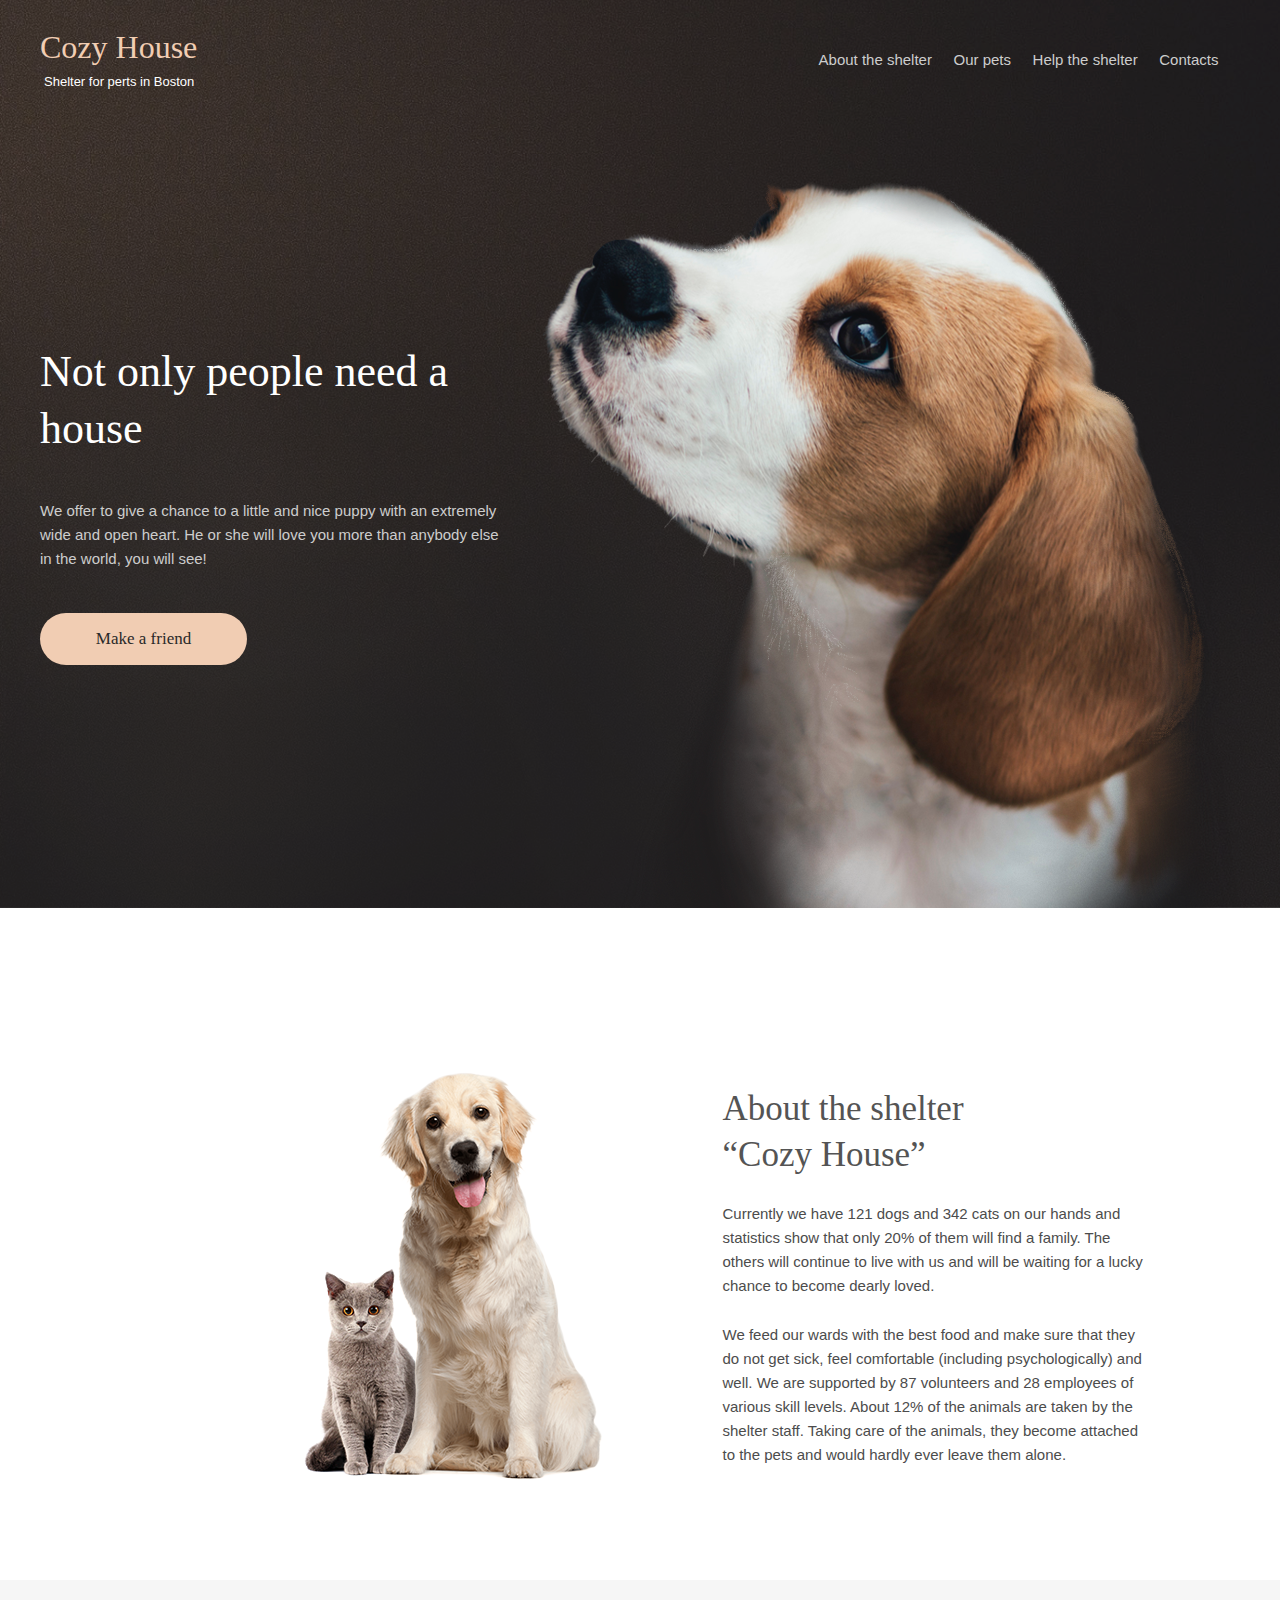
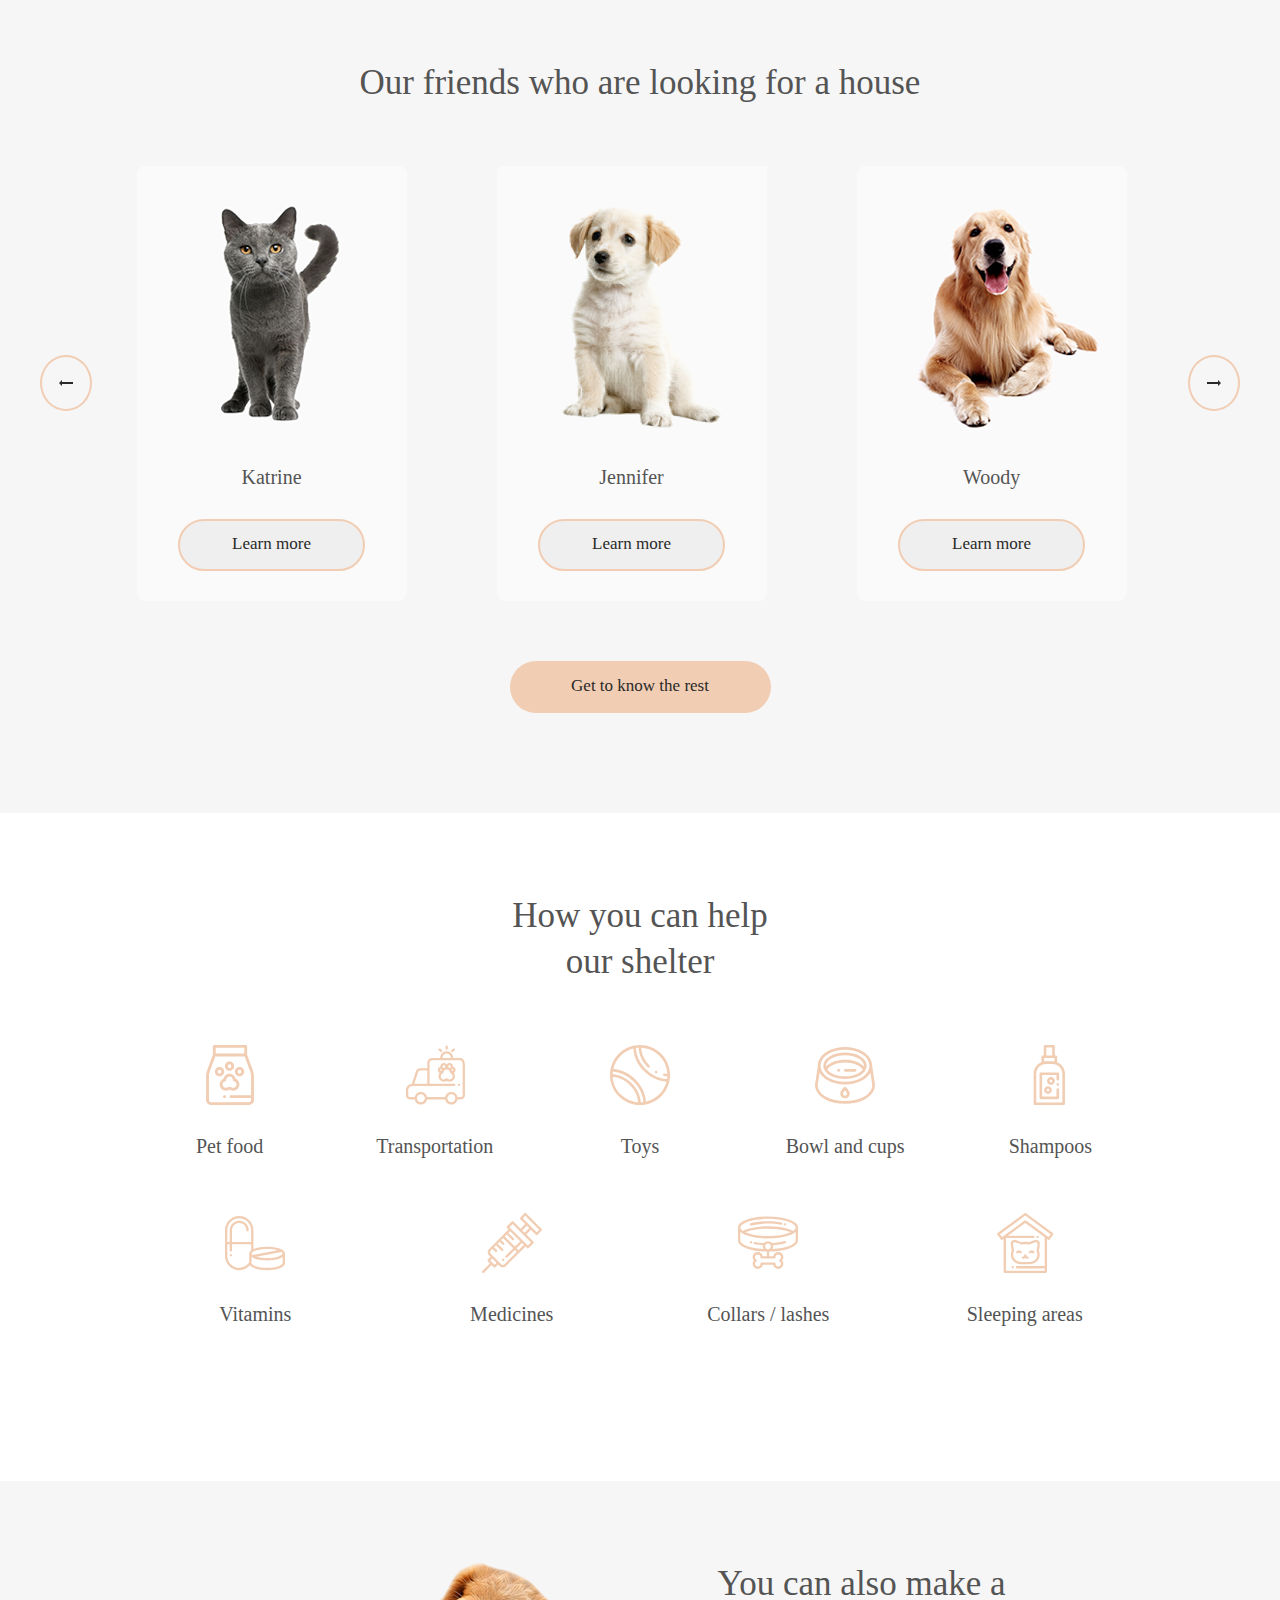
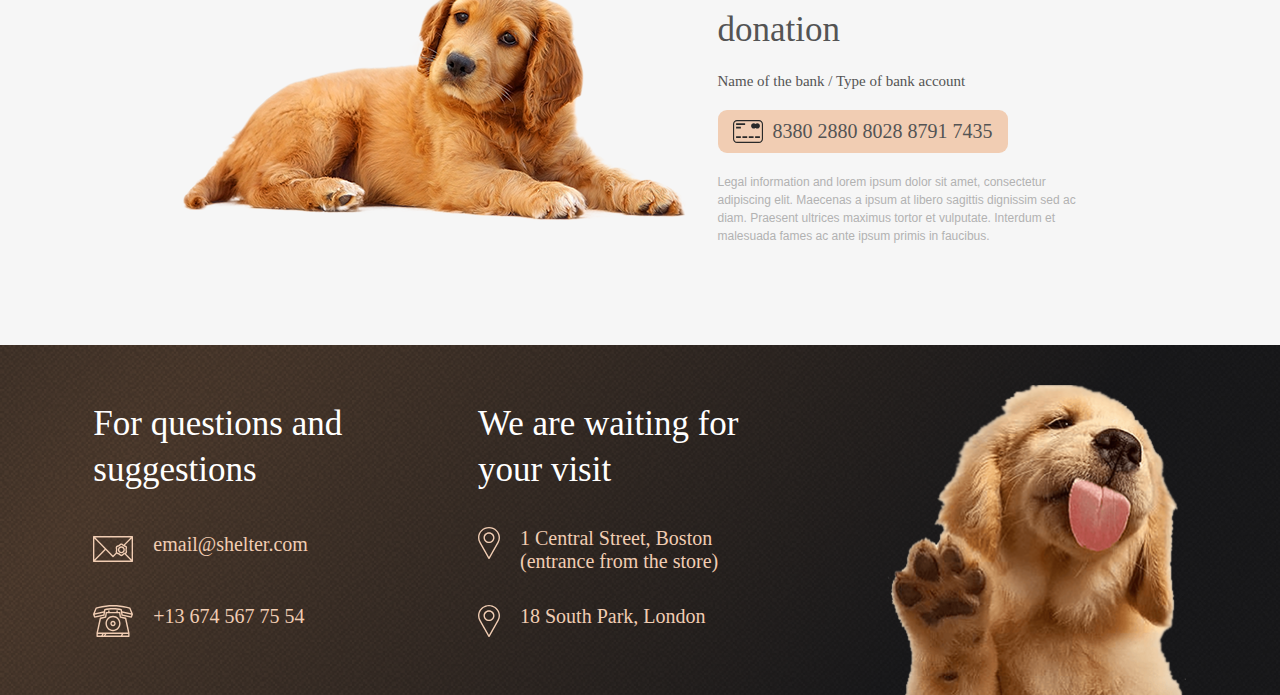
==== shelter/index.html @ 1bf5ed30 "feat: created main 1280px layout" ====
<!DOCTYPE html>
<html lang="en">
<head>
    <meta charset="UTF-8">
    <meta name="viewport" content="width=device-width, initial-scale=1.0">
    <link rel="stylesheet" type="text/css" href="./index.css">
    <title>Document</title>
</head>
<body>
    <header class="header">
        <div class="header-container wrapper">
            <div>
                <h1 class="title"> Cozy House</h1>
                <p class="subtitle">Shelter for perts in Boston</p>
            </div>
    
            <nav class="nav menu">
                <ul class="nav-content">
                    <li class="nav-item"><a href="#main">About the shelter</a></li>
                    <li class="nav-item"><a href="#pets">Our pets</a></li>
                    <li class="nav-item"><a href="#help">Help the shelter</a></li>
                    <li class="nav-item"><a href="#contacts">Contacts</a></li>
                </ul>
            </nav>
        </div>
    </header>
    <main>
        <section id="main" class="start-screen wrapper">
            <div class="start-screen-content">
                <h2 class="start-screen-title">Not only people need a house</h2>
                <p class="start-screen-text">We offer to give a chance to a little and nice puppy with an extremely wide and open heart. He or she will love you more than anybody else in the world, you will see!</p>
                <button class="button-primary start-screen-button btn"> Make a friend</button>
            </div>
    
            <div class="start-screen-pupy">
                <img src="./images/start-screen-puppy.png" alt="dog-image">
            </div>
        </section>
        
        <section id="about" class="about wrapper">
            <div class="about-puppy">
                <img src="./images/about-pets.png" alt="gray-cat-and-white-dog">

            </div>
            <div class="about-content">
                <h2 class="about-title">
                    About the shelter “Cozy House”
                </h2>
                <p class="about-text">
                    Currently we have 121 dogs and 342 cats on our hands and statistics show that only 20% of them will find a family. The others will continue to live with us and will be waiting for a lucky chance to become dearly loved.
                </p>
                <p class="about-text">
                    We feed our wards with the best food and make sure that they do not get sick, feel comfortable (including psychologically) and well. We are supported by 87 volunteers and 28 employees of various skill levels. About 12% of the animals are taken by the shelter staff. Taking care of the animals, they become attached to the pets and would hardly ever leave them alone.
                </p>

            </div>

        </section>

        <section id="pets" class="wrapper our-pets">
            <div>
                <header class="header-our-pets">
                    <h2 class="text-pets"> Our friends who
                        are looking for a house
                    </h2>
                </header>
            </div>
            <div class="slider">
                <div class="sliber-button-left slider-button"> 
                    <img src="./icons/Arrow.svg" class="slider-button-image">
                </div>
                <div class="slider-content">
                    <div class="card">
                        <img class="card-image" src="./images/pets-katrine.png">
                        <p class="card-title"> Katrine</p>
                        <button class="button-secondary btn">Learn more</button>
                    </div>
                    <div class="card">
                        <img class="card-image" src="./images/pets-jennifer.png">
                        <p class="card-title"> Jennifer</p>
                        <button class="button-secondary btn">Learn more</button>
                    </div>
                    <div class="card">
                        <img class="card-image" src="./images/pets-woody.png">
                        <p class="card-title"> Woody</p>
                        <button class="button-secondary btn">Learn more</button>
                    </div>
    
                    <div class="card">
                        <img class="card-image" src="./images/pets-katrine.png">
                        <p class="card-title"> Katrine</p>
                        <button class="button-secondary btn">Learn more</button>
                    </div>
                    <div class="card">
                        <img class="card-image" src="./images/pets-katrine.png">
                        <p class="card-title"> Katrine</p>
                        <button class="button-secondary btn">Learn more</button>
                    </div>
                    <div class="card">
                        <img class="card-image" src="./images/pets-katrine.png">
                        <p class="card-title"> Katrine</p>
                        <button class="button-secondary btn">Learn more</button>
                    </div>
                    <div class="card">
                        <img class="card-image" src="./images/pets-katrine.png">
                        <p class="card-title"> Katrine</p>
                        <button class="button-secondary btn">Learn more</button>
                    </div>
                    <div class="card">
                        <img class="card-image" src="./images/pets-katrine.png">
                        <p class="card-title"> Katrine</p>
                        <button class="button-secondary btn">Learn more</button>
                    </div>
                </div>
              <div class="sliber-button-right slider-button"><img src="./icons/Arrow.svg" class="slider-button-image arrow-right">
            </div>
            </div> 
            <button class="our-pets-button btn button-primary">Get to know the rest</button>
        </section>
        <section id="help" class="help wrapper">
            <div class="help-title">How you can help
                    our shelter
            </div>
            <div class="help-list">
                <div class="help-list-item">
                    <img class="help-list-icon" src="./icons/icon-pet-food.svg">
                    <p class="help-item-text">Pet food</p>
                </div>
                <div class="help-list-item">
                    <img class="help-list-icon" src="./icons/icon-transportation.svg">
                    <p class="help-item-text">Transportation</p>
                </div>
                <div class="help-list-item">
                    <img class="help-list-icon" src="./icons/icon-toys.svg">
                    <p class="help-item-text">Toys</p>
                </div>
                <div class="help-list-item">
                    <img class="help-list-icon" src="./icons/icon-bowls-and-cups.svg">
                    <p class="help-item-text">Bowl and cups</p>
                </div>
                <div class="help-list-item">
                    <img class="help-list-icon" src="./icons/icon-shampoos.svg">
                    <p class="help-item-text">Shampoos</p>
                </div>
                <div class="help-list-item">
                    <img class="help-list-icon" src="./icons/icon-vitamins.svg">
                    <p class="help-item-text">Vitamins</p>
                </div>
                <div class="help-list-item">
                    <img class="help-list-icon" src="./icons/icon-medicines.svg">
                    <p class="help-item-text">Medicines</p>
                </div>
                <div class="help-list-item">
                    <img class="help-list-icon" src="./icons/collars-or-leashes.svg">
                    <p class="help-item-text">Collars / lashes</p>
                </div>
                <div class="help-list-item">
                    <img class="help-list-icon" src="./icons/icon-sleeping-area.svg">
                    <p class="help-item-text">Sleeping areas</p>
                </div>
            </div>
        </section>

        <section id="donation" class="donation wrapper">
            <div class="donation-dog">
                <img class="donation-dog-image" src="./images/donation-dog.png" alt="donation-dog">
            </div>
            <div class="donation-content">
                <p class="donation-title">You can also make a donation</p>
                <p class="donation-subtitle">Name of the bank / Type of bank account</p>
                <div class="credit-card">
                    <img class="credit-card-icon" src="./icons/credit-card.svg">
                    <p class="credit-card-number">8380 2880 8028 8791 7435</p>
                </div>
                <p class="donation-legal-information">Legal information and lorem ipsum dolor sit amet, consectetur adipiscing elit. Maecenas a ipsum at libero sagittis dignissim sed ac diam. Praesent ultrices maximus tortor et vulputate. Interdum et malesuada fames ac ante ipsum primis in faucibus.</p>
            </div>
        </section>

        <footer id="contacts" class="wrapper background contacts">
            <div class="footer-contacts">
                <p class="contact-title">For questions and suggestions</p>
                <div class="mail-adress">
                    <img class="mail-icon" src="./icons/mail.svg" alt="mail">
                    <a href="mailto:email@shelter.com">email@shelter.com</a>
                </div>
                <div class="phone-number">
                    <img class="phone-icon" src="./icons/phone.svg" alt="phone">
                    <a href="tel: +13 674 567 75 54">+13 674 567 75 54</a>
                </div>
            </div>
            <div class="footer-location">
                <p class="location-title contact-title">We are waiting for your visit</p>
                <div class="location-boston">
                    <img class="location-icon" src="./icons/pin.svg" alt="location-point">
                    <p>1 Central Street, Boston (entrance from the store)</p>
                </div>
                <div class="location-london">
                    <img class="location-icon" src="./icons/pin.svg" alt="location-point">
                    <p>18 South Park, London </p>
                </div>
                
            </div>
            <div class="footer-puppy">
                <img class="footer-puppy-photo" src="./images/footer-puppy.png">
            </div>
        </div>
        </footer>
        
    </main>

        
    
</body>
</html>
---- shelter/index.css ----
* {
    margin: 0;
    padding: 0;
    font-family: Georgia, 'Times New Roman', Times, serif;
}
a {
    all: unset;
    display: inline; 
    cursor: pointer; 
}
html {
    width: 100%;
}
body {
    width: 1280px;
    height: 908px;
    background-image: url(./images/start-screen-background.png);
    background-repeat: no-repeat;
    background-size: 100% 908px;
    margin: 0 auto;
}
.wrapper {
    padding-left: 40px;
    padding-right: 40px;
}
.header {
    width: 100%;
}
.header-container {
    display: flex;
    justify-content: space-between;
    align-content: center;
    height: 60px;
    padding-top: 30px;
    padding-bottom: 90px;
}
ul {
    list-style-type: none;
}
.nav-content {
    width: 443px;
    height: 100%;
    display: flex;
    justify-content: space-evenly;
    align-items: center;
}
.nav-item {
    font-family: Arial, Helvetica, sans-serif;
    font-weight: 400;
    font-size: 15px;
    line-height: 24px;
    color: #CDCDCD;
}
.nav-item:hover {
    cursor: pointer;
    color:#FFFFFF;
    text-decoration: underline;
}
.title {
    width: 184px;
    height: 35px;
    margin: 0;
    padding: 0;
    font-size: 32px;
    font-weight: 400;
    line-height: 35.2px;
    color: #F1CDB3;
}
.subtitle {
    width: 179px;
    font-family: Arial, Helvetica, sans-serif;
    font-size: 13px;
    font-weight: 400;
    line-height: 14.95px;
    color: #FFFFFF;
    margin-top: 10px;
    padding-left: 4px;
}
.start-screen {
    display: flex;
    justify-content: space-between;
}
.start-screen-content {
    width: 460px;
    padding-top: 163px;
}
.start-screen-title {
    font-family: Georgia, 'Times New Roman', Times, serif;
    font-size: 44px;
    font-weight: 400;
    line-height: 57.2px;
    color: #FFFFFF;
}
.start-screen-text {
    font-family: Arial, Helvetica, sans-serif;
    font-size: 15px;
    font-weight: 400;
    line-height: 24px;
    color: #CDCDCD;
    margin-top: 42px;
}
.button-primary {
    background-color: #F1CDB3;
}
.button-primary:hover, .button-secondary:hover {
    background-color: #FDDCC4;
    cursor: pointer;
}
.start-screen-button {
    width: 207px;
    margin-top: 42px;
}
.btn {
    height: 52px;
    font-size: 17px;
    color: #292929;
    font-weight: 400;
    line-height: 22.1px;
    border-radius: 100px;
    border: none;
}
.about {
    display: flex;
    height: 588px;
    justify-content: center;
    padding-top: 80px;
}
.about-puppy {
    display: flex;
    height: 408px;
    width: 300px;
    margin-top: 80px;
    margin-left: 175px;
    align-content: center;
    padding-right: 120px;
    
}
.about-title {
    font-family: Georgia, 'Times New Roman', Times, serif;
    font-size: 35px;
    font-weight: 400;
    line-height: 45.5px;
    color: #545454;
    width: 300px;
}
.about-content {
   margin-top: 94px;
   width: 430px;
}
.about-text {
    font-family: Arial, Helvetica, sans-serif;
    font-size: 15px;
    font-weight: 400;
    line-height: 24px;
    color: #4c4c4c;
    padding-top: 25px;
}
.card {
    display: flex;
    flex-direction: column;
    align-items: center;
    height: 435px;
    width: 270px;
    border-radius: 9px;
    background-color: #fafafa;
    margin: 0 45px;
}
.card:hover {
    outline: 1px solid #FDDCC4;
}
.card-title {
    font-family: Georgia, 'Times New Roman', Times, serif;
    font-size: 20px;
    font-weight: 400;
    line-height: 23px;
    color: #545454;
    padding: 30px 0;
}
.card-image {
    height: 270px;
    width: 270px;
}
.text-pets {
    font-family: Georgia, 'Times New Roman', Times, serif;
    font-size: 35px;
    font-weight: 400;
    line-height: 45.5px;
    justify-content: center;
    color: #545454;
    margin-top: 80px;
}
.button-secondary {
    border: 2px solid #F1CDB3;
    font-family: Georgia, 'Times New Roman', Times, serif;
    font-size: 17px;
    font-weight: 400;
    line-height: 22.1px;
    width: 187px;
}
.slider-button {
    display: flex;
    border: 2px solid #F1CDB3;
    height: 52px;
    width: 52px;
    border-radius: 100%;
    justify-content: center;
    align-items: center;
}
.slider-button-image {
    width: 14px;
    height: 6px;
}
.our-pets {
    display: flex;
    flex-direction: column;
    justify-content: center;
    align-items: center;
    background-color: #f6f6f6;
}
.slider {
    margin-top: 60px;
    display: flex;
    align-items: center;
    width: 100%;
}
.slider-content {
    display: flex;
    width: 100%;
    overflow: hidden;
}
.slider-button-left {
    margin-right: 53px;
}
.slider-button-right {
    margin-left: 53px;
}
.arrow-right {
    transform: rotate(180deg);
}
.our-pets-button {
    width: 261px;
    margin-top: 60px;
    margin-bottom: 100px;
}
.help {
    display: flex;
    align-items: center;
    flex-direction: column;
}
.help-list {
    display: flex;
    flex-wrap: wrap;
    width: 1026px;
    align-items: center;
    margin-top: 60px;
    margin-bottom: 100px;

}
.help-list-item {
    display: flex;
    flex-direction: column;
    align-items: center;
    flex: 1 1 20%;
    margin: 0 auto;
    margin-bottom: 55px;
}
.help-list-item:nth-child(n+6) {
    flex: 1 1 25%;
}
.help-title {
    font-family: Georgia, 'Times New Roman', Times, serif;
    font-size: 35px;
    font-weight: 400;
    line-height: 46px;
    color: #545454;
    padding-top: 80px;
    width: 308px;
    text-align: center;
}
.help-list-icon {
    height: 60px;
    width: 60px;
}
.help-item-text {
    font-family: Georgia, 'Times New Roman', Times, serif;
    font-size: 20px;
    font-weight: 400;
    color: #545454;
    margin-top: 30px;
}
.donation {
    display: flex;
    justify-content: center;
    align-content: center;
    background-color: #f6f6f6;
    padding-top: 80px;
    padding-bottom: 100px;
}
.donation-content {
    width: 380px;
}
.donation-title {
    font-family: Georgia, 'Times New Roman', Times, serif;
    font-size: 35px;
    font-weight: 400;
    line-height: 46px;
    color: #545454;
}
.donation-subtitle {
    font-family: Georgia, 'Times New Roman', Times, serif;
    font-size: 15px;
    font-weight: 400;
    line-height: 17px;
    color: #545454;
    padding-top: 20px;
}
.credit-card {
    display: flex;
    height: 43px;
    background-color: #F1CDB3;
    border-radius: 9px;
    margin-top: 20px;
    align-items: center;
    width: fit-content;
    padding-left: 15px;
    padding-right: 15px;
}
.credit-card-icon {
    height: 23px;
    width: 30px;
    padding-right: 10px;
}
.credit-card-number {
    font-family: Georgia, 'Times New Roman', Times, serif;
    font-size: 20px;
    font-weight: 400;
    line-height: 23px;
    color: #545454;
}
.donation-legal-information {
    font-family: Arial, Helvetica, sans-serif;
    font-size: 12px;
    font-weight: 400;
    line-height: 18px;
    color: #b2b2b2;
    padding-top: 20px;
}
.donation-dog {
    margin-right: 30px;
}
.footer-contacts, .footer-location {
    padding-top: 56px;
}
.footer-location {
    width: 302px;
}
.footer-contacts {
    width: 278px;
}
.contacts {
    display: flex;
    justify-content: space-around;
}
.contact-title {
    font-family: Georgia, 'Times New Roman', Times, serif;
    font-size: 35px;
    font-weight: 400;
    line-height: 46px;
    color: #FFFFFF;
}
.mail-adress {
    font-family: Georgia, 'Times New Roman', Times, serif;
    font-size: 20px;
    font-weight: 400;
    line-height: 23px;
    color: #F1CDB3;
    margin: 40px 0;
}
.mail-icon {
    height: 32px;
    width: 40px;
    margin-right: 20px;
}
.phone-icon {
    height: 32px;
    width: 40px;
    margin-right: 20px;
}
.phone-number {
    font-family: Georgia, 'Times New Roman', Times, serif;
    font-size: 20px;
    font-weight: 400;
    line-height: 23px;
    color: #F1CDB3;
}
.location-title {
    color: #FFFFFF;
}
.location-icon {
    height: 32px;
    width: 22px;
    margin-right: 20px;
}
.location-boston {
    font-family: Georgia, 'Times New Roman', Times, serif;
    font-size: 20px;
    font-weight: 400;
    line-height: 23px;
    color: #F1CDB3;
    margin-top: 34px;
}
.location-london {
    font-family: Georgia, 'Times New Roman', Times, serif;
    font-size: 20px;
    font-weight: 400;
    line-height: 23px;
    color: #F1CDB3;
    margin-top: 32px;
}
.footer-puppy-photo {
    width: 300px;
    height: 310px;
    align-self: flex-end;
}
.contacts {
    height: 350px;
    background-image: url(./images/footer-gradient-background.png);
    background-repeat: no-repeat;
    background-size: cover;
    margin: 0 auto;
}
.footer-puppy {
    display: flex;
}
.location-boston, .location-london, .mail-adress, .phone-number {
    display: flex;
    align-content: center;
}
.location-boston:hover, .location-london:hover, .mail-adress:hover, .phone-number:hover {
    cursor: pointer;
    color: white;
}
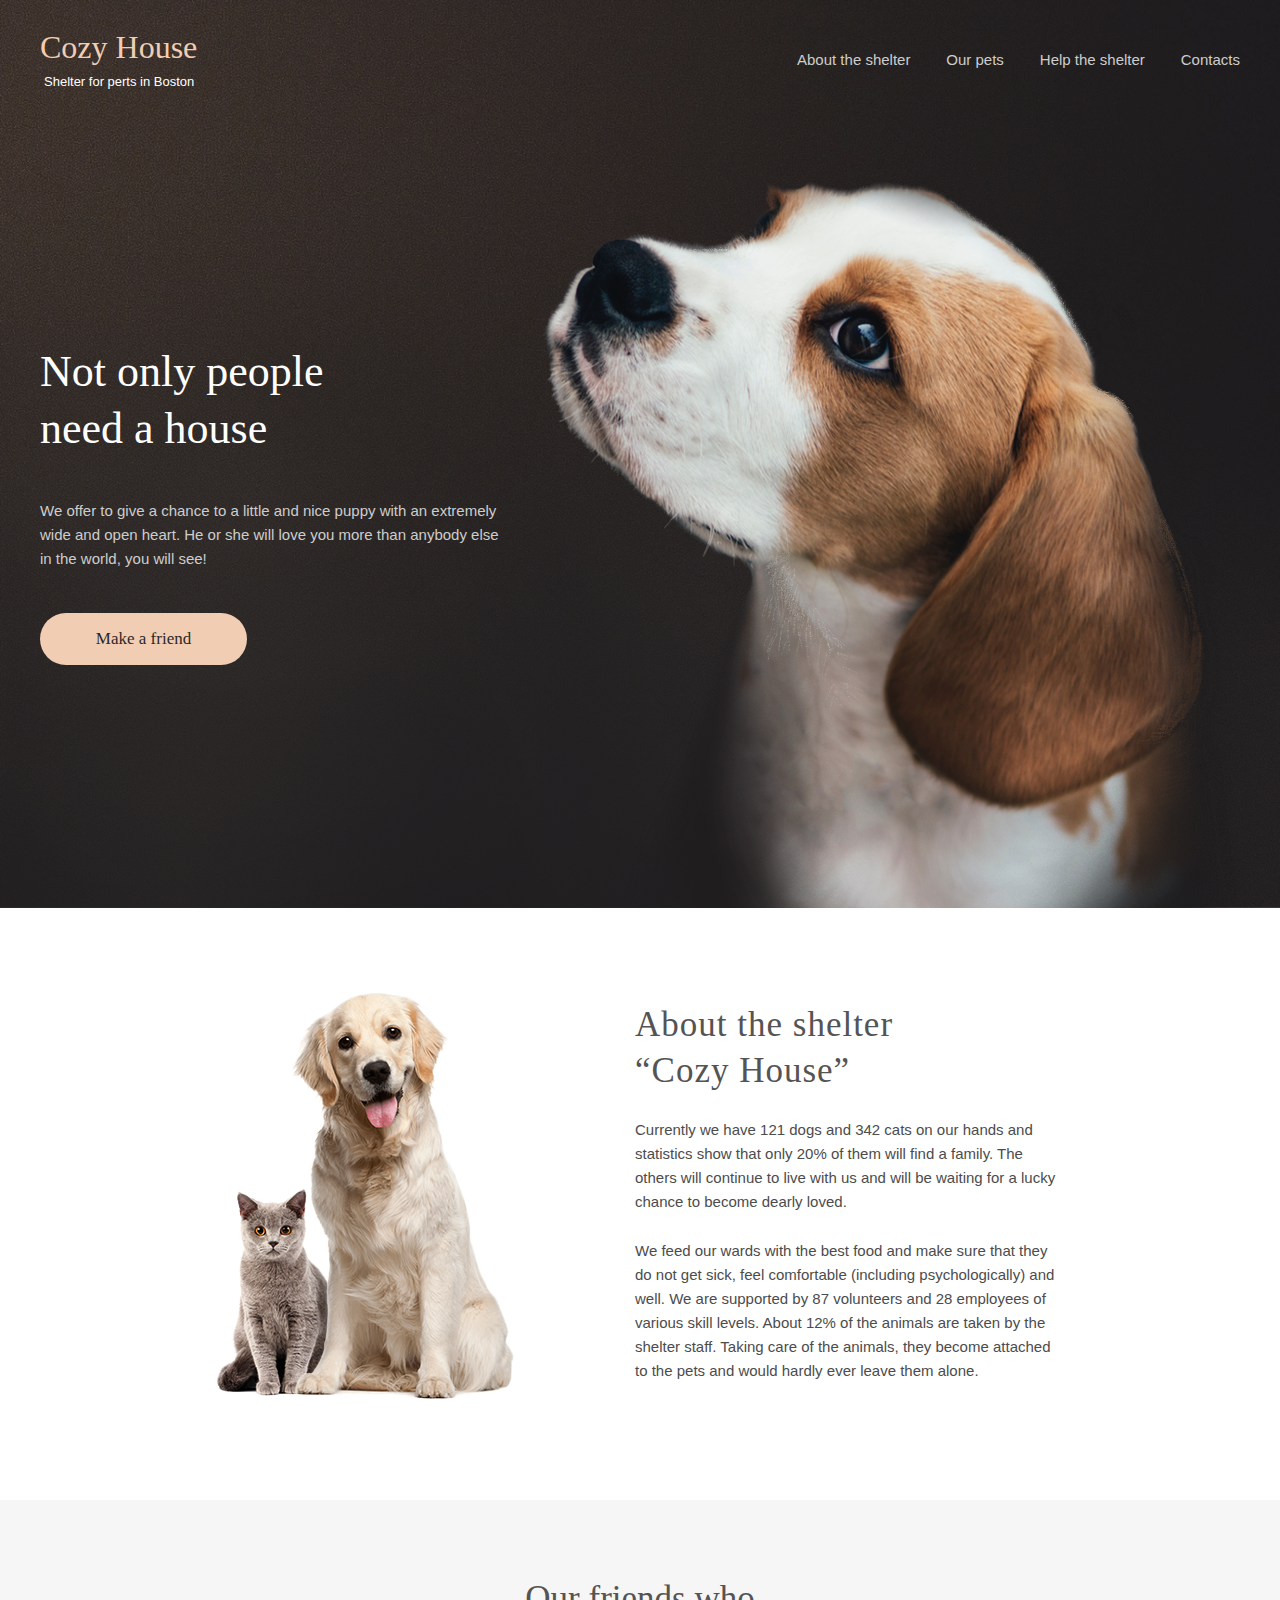
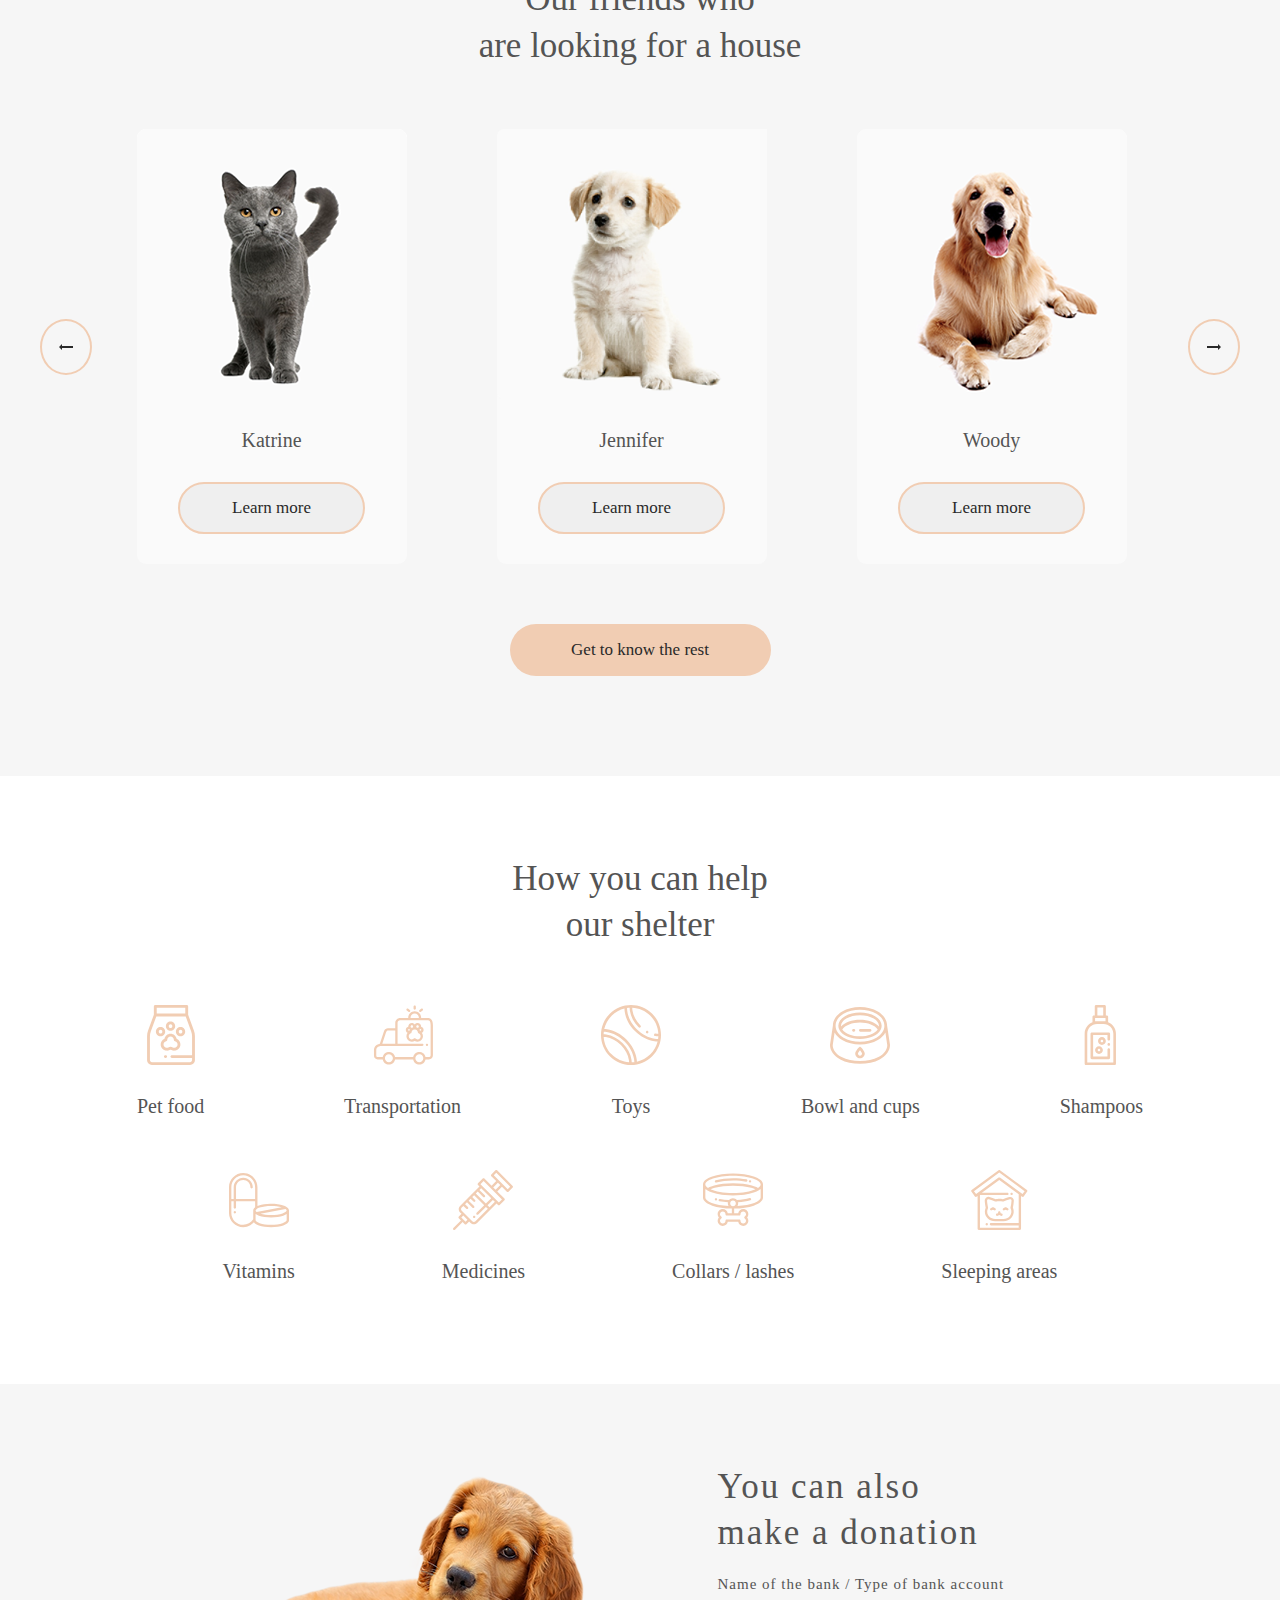
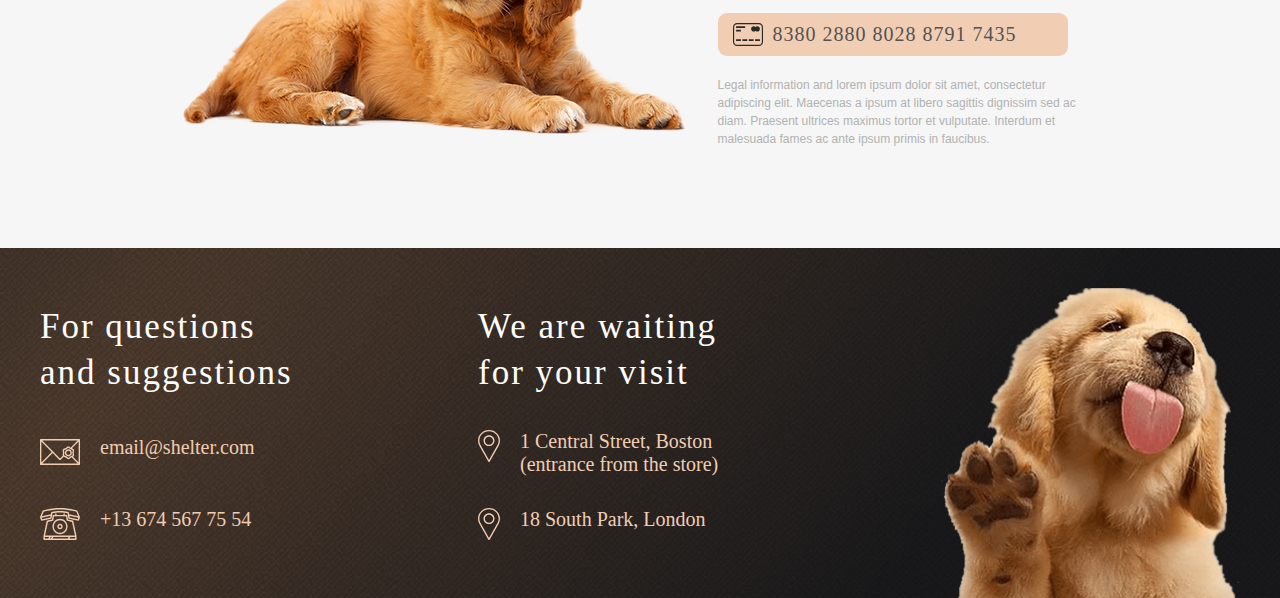
==== commit 553ced6a: "fix: made layout pixel perfect" ====
--- a/shelter/index.html
+++ b/shelter/index.html
@@ -27,7 +27,7 @@
     <main>
         <section id="main" class="start-screen wrapper">
             <div class="start-screen-content">
-                <h2 class="start-screen-title">Not only people need a house</h2>
+                <h2 class="start-screen-title">Not only people <br> need a house</h2>
                 <p class="start-screen-text">We offer to give a chance to a little and nice puppy with an extremely wide and open heart. He or she will love you more than anybody else in the world, you will see!</p>
                 <button class="button-primary start-screen-button btn"> Make a friend</button>
             </div>
@@ -59,104 +59,108 @@
 
         <section id="pets" class="wrapper our-pets">
             <div>
-                <header class="header-our-pets">
-                    <h2 class="text-pets"> Our friends who
+                <div class="header-our-pets">
+                    <h2 class="text-pets"> Our friends who <br>
                         are looking for a house
                     </h2>
-                </header>
+                </div>
             </div>
             <div class="slider">
                 <div class="sliber-button-left slider-button"> 
-                    <img src="./icons/Arrow.svg" class="slider-button-image">
+                    <img src="./icons/Arrow.svg" class="slider-button-image" alt="arrow">
                 </div>
                 <div class="slider-content">
                     <div class="card">
-                        <img class="card-image" src="./images/pets-katrine.png">
-                        <p class="card-title"> Katrine</p>
-                        <button class="button-secondary btn">Learn more</button>
-                    </div>
-                    <div class="card">
-                        <img class="card-image" src="./images/pets-jennifer.png">
+                        <img class="card-image" src="./images/pets-katrine.png" alt="gray cat">
+                        <p class="card-title"> Katrine</p>
+                        <button class="button-secondary btn">Learn more</button>
+                    </div>
+                    <div class="card">
+                        <img class="card-image" src="./images/pets-jennifer.png" alt="whitte dog">
                         <p class="card-title"> Jennifer</p>
                         <button class="button-secondary btn">Learn more</button>
                     </div>
                     <div class="card">
-                        <img class="card-image" src="./images/pets-woody.png">
+                        <img class="card-image" src="./images/pets-woody.png" alt="laying dog">
                         <p class="card-title"> Woody</p>
                         <button class="button-secondary btn">Learn more</button>
                     </div>
     
                     <div class="card">
-                        <img class="card-image" src="./images/pets-katrine.png">
-                        <p class="card-title"> Katrine</p>
-                        <button class="button-secondary btn">Learn more</button>
-                    </div>
-                    <div class="card">
-                        <img class="card-image" src="./images/pets-katrine.png">
-                        <p class="card-title"> Katrine</p>
-                        <button class="button-secondary btn">Learn more</button>
-                    </div>
-                    <div class="card">
-                        <img class="card-image" src="./images/pets-katrine.png">
-                        <p class="card-title"> Katrine</p>
-                        <button class="button-secondary btn">Learn more</button>
-                    </div>
-                    <div class="card">
-                        <img class="card-image" src="./images/pets-katrine.png">
-                        <p class="card-title"> Katrine</p>
-                        <button class="button-secondary btn">Learn more</button>
-                    </div>
-                    <div class="card">
-                        <img class="card-image" src="./images/pets-katrine.png">
-                        <p class="card-title"> Katrine</p>
-                        <button class="button-secondary btn">Learn more</button>
-                    </div>
-                </div>
-              <div class="sliber-button-right slider-button"><img src="./icons/Arrow.svg" class="slider-button-image arrow-right">
+                        <img class="card-image" src="./images/pets-katrine.png" alt="gray cat">
+                        <p class="card-title"> Katrine</p>
+                        <button class="button-secondary btn">Learn more</button>
+                    </div>
+                    <div class="card">
+                        <img class="card-image" src="./images/pets-katrine.png" alt="gray cat">
+                        <p class="card-title"> Katrine</p>
+                        <button class="button-secondary btn">Learn more</button>
+                    </div>
+                    <div class="card">
+                        <img class="card-image" src="./images/pets-katrine.png" alt="gray cat">
+                        <p class="card-title"> Katrine</p>
+                        <button class="button-secondary btn">Learn more</button>
+                    </div>
+                    <div class="card">
+                        <img class="card-image" src="./images/pets-katrine.png" alt="gray cat">
+                        <p class="card-title"> Katrine</p>
+                        <button class="button-secondary btn">Learn more</button>
+                    </div>
+                    <div class="card">
+                        <img class="card-image" src="./images/pets-katrine.png" alt="gray cat">
+                        <p class="card-title"> Katrine</p>
+                        <button class="button-secondary btn">Learn more</button>
+                    </div>
+                </div>
+              <div class="sliber-button-right slider-button"><img src="./icons/Arrow.svg" class="slider-button-image arrow-right" alt="arrow">
             </div>
             </div> 
-            <button class="our-pets-button btn button-primary">Get to know the rest</button>
+            <button onclick="window.location.href = 'pets-shelter.html'" class="our-pets-button btn button-primary">Get to know the rest</button>
         </section>
         <section id="help" class="help wrapper">
             <div class="help-title">How you can help
                     our shelter
             </div>
             <div class="help-list">
-                <div class="help-list-item">
-                    <img class="help-list-icon" src="./icons/icon-pet-food.svg">
-                    <p class="help-item-text">Pet food</p>
-                </div>
-                <div class="help-list-item">
-                    <img class="help-list-icon" src="./icons/icon-transportation.svg">
-                    <p class="help-item-text">Transportation</p>
-                </div>
-                <div class="help-list-item">
-                    <img class="help-list-icon" src="./icons/icon-toys.svg">
-                    <p class="help-item-text">Toys</p>
-                </div>
-                <div class="help-list-item">
-                    <img class="help-list-icon" src="./icons/icon-bowls-and-cups.svg">
-                    <p class="help-item-text">Bowl and cups</p>
-                </div>
-                <div class="help-list-item">
-                    <img class="help-list-icon" src="./icons/icon-shampoos.svg">
-                    <p class="help-item-text">Shampoos</p>
-                </div>
-                <div class="help-list-item">
-                    <img class="help-list-icon" src="./icons/icon-vitamins.svg">
-                    <p class="help-item-text">Vitamins</p>
-                </div>
-                <div class="help-list-item">
-                    <img class="help-list-icon" src="./icons/icon-medicines.svg">
-                    <p class="help-item-text">Medicines</p>
-                </div>
-                <div class="help-list-item">
-                    <img class="help-list-icon" src="./icons/collars-or-leashes.svg">
-                    <p class="help-item-text">Collars / lashes</p>
-                </div>
-                <div class="help-list-item">
-                    <img class="help-list-icon" src="./icons/icon-sleeping-area.svg">
-                    <p class="help-item-text">Sleeping areas</p>
+                <div class="help-row">
+                    <div class="help-list-item">
+                        <img class="help-list-icon" src="./icons/icon-pet-food.svg" alt="pack of food">
+                        <p class="help-item-text">Pet food</p>
+                    </div>
+                    <div class="help-list-item">
+                        <img class="help-list-icon" src="./icons/icon-transportation.svg" alt="emegency">
+                        <p class="help-item-text">Transportation</p>
+                    </div>
+                    <div class="help-list-item">
+                        <img class="help-list-icon" src="./icons/icon-toys.svg" alt="ball">
+                        <p class="help-item-text">Toys</p>
+                    </div>
+                    <div class="help-list-item">
+                        <img class="help-list-icon" src="./icons/icon-bowls-and-cups.svg" alt="bowl">
+                        <p class="help-item-text">Bowl and cups</p>
+                    </div>
+                    <div class="help-list-item">
+                        <img class="help-list-icon" src="./icons/icon-shampoos.svg" alt="Shampoo">
+                        <p class="help-item-text">Shampoos</p>
+                    </div>
+                </div>
+                <div class="help-row second-row">
+                    <div class="help-list-item">
+                        <img class="help-list-icon" src="./icons/icon-vitamins.svg" alt="vitamines">
+                        <p class="help-item-text">Vitamins</p>
+                    </div>
+                    <div class="help-list-item">
+                        <img class="help-list-icon" src="./icons/icon-medicines.svg" alt="syringe">
+                        <p class="help-item-text">Medicines</p>
+                    </div>
+                    <div class="help-list-item">
+                        <img class="help-list-icon" src="./icons/collars-or-leashes.svg" alt="collar">
+                        <p class="help-item-text">Collars / lashes</p>
+                    </div>
+                    <div class="help-list-item">
+                        <img class="help-list-icon" src="./icons/icon-sleeping-area.svg" alt="pets home">
+                        <p class="help-item-text">Sleeping areas</p>
+                    </div>
                 </div>
             </div>
         </section>
@@ -166,10 +170,10 @@
                 <img class="donation-dog-image" src="./images/donation-dog.png" alt="donation-dog">
             </div>
             <div class="donation-content">
-                <p class="donation-title">You can also make a donation</p>
+                <p class="donation-title">You can also <br> make a donation</p>
                 <p class="donation-subtitle">Name of the bank / Type of bank account</p>
                 <div class="credit-card">
-                    <img class="credit-card-icon" src="./icons/credit-card.svg">
+                    <img class="credit-card-icon" src="./icons/credit-card.svg" alt="credit card">
                     <p class="credit-card-number">8380 2880 8028 8791 7435</p>
                 </div>
                 <p class="donation-legal-information">Legal information and lorem ipsum dolor sit amet, consectetur adipiscing elit. Maecenas a ipsum at libero sagittis dignissim sed ac diam. Praesent ultrices maximus tortor et vulputate. Interdum et malesuada fames ac ante ipsum primis in faucibus.</p>
@@ -189,7 +193,7 @@
                 </div>
             </div>
             <div class="footer-location">
-                <p class="location-title contact-title">We are waiting for your visit</p>
+                <p class="location-title contact-title">We are waiting <br> for your visit</p>
                 <div class="location-boston">
                     <img class="location-icon" src="./icons/pin.svg" alt="location-point">
                     <p>1 Central Street, Boston (entrance from the store)</p>
@@ -201,7 +205,7 @@
                 
             </div>
             <div class="footer-puppy">
-                <img class="footer-puppy-photo" src="./images/footer-puppy.png">
+                <img class="footer-puppy-photo" src="./images/footer-puppy.png" alt="dog licking screen">
             </div>
         </div>
         </footer>
--- a/shelter/index.css
+++ b/shelter/index.css
@@ -41,7 +41,7 @@
     width: 443px;
     height: 100%;
     display: flex;
-    justify-content: space-evenly;
+    justify-content: space-between;
     align-items: center;
 }
 .nav-item {
@@ -121,16 +121,14 @@
 }
 .about {
     display: flex;
-    height: 588px;
     justify-content: center;
     padding-top: 80px;
+    padding-bottom: 100px;
 }
 .about-puppy {
     display: flex;
     height: 408px;
     width: 300px;
-    margin-top: 80px;
-    margin-left: 175px;
     align-content: center;
     padding-right: 120px;
     
@@ -142,9 +140,10 @@
     line-height: 45.5px;
     color: #545454;
     width: 300px;
+    padding-top: 10px;
+    letter-spacing: 1px;
 }
 .about-content {
-   margin-top: 94px;
    width: 430px;
 }
 .about-text {
@@ -184,10 +183,11 @@
     font-family: Georgia, 'Times New Roman', Times, serif;
     font-size: 35px;
     font-weight: 400;
-    line-height: 45.5px;
+    line-height: 47px;
     justify-content: center;
-    color: #545454;
-    margin-top: 80px;
+    text-align: center;
+    color: #545454;
+    margin-top: 75px;
 }
 .button-secondary {
     border: 2px solid #F1CDB3;
@@ -246,26 +246,30 @@
     display: flex;
     align-items: center;
     flex-direction: column;
+    padding-top: 80px;
 }
 .help-list {
     display: flex;
-    flex-wrap: wrap;
-    width: 1026px;
-    align-items: center;
-    margin-top: 60px;
-    margin-bottom: 100px;
-
+    flex-direction: column;
+    align-items: center;
+    width: 100%;
+    max-width: 1026px;
+    padding-bottom: 101px;
+}
+.help-row {
+    display: flex;
+    justify-content: space-around;
+    gap: 55px 120px;
+    width: 100%;
+}
+.help-row.second-row {
+    margin-top: 55px;
+    width: 84%;
 }
 .help-list-item {
     display: flex;
     flex-direction: column;
     align-items: center;
-    flex: 1 1 20%;
-    margin: 0 auto;
-    margin-bottom: 55px;
-}
-.help-list-item:nth-child(n+6) {
-    flex: 1 1 25%;
 }
 .help-title {
     font-family: Georgia, 'Times New Roman', Times, serif;
@@ -273,13 +277,14 @@
     font-weight: 400;
     line-height: 46px;
     color: #545454;
-    padding-top: 80px;
     width: 308px;
     text-align: center;
+    padding-bottom: 60px;
 }
 .help-list-icon {
     height: 60px;
     width: 60px;
+    margin-top: -3px;
 }
 .help-item-text {
     font-family: Georgia, 'Times New Roman', Times, serif;
@@ -305,6 +310,7 @@
     font-weight: 400;
     line-height: 46px;
     color: #545454;
+    letter-spacing: 2px;
 }
 .donation-subtitle {
     font-family: Georgia, 'Times New Roman', Times, serif;
@@ -313,6 +319,7 @@
     line-height: 17px;
     color: #545454;
     padding-top: 20px;
+    letter-spacing: 1px;
 }
 .credit-card {
     display: flex;
@@ -321,7 +328,7 @@
     border-radius: 9px;
     margin-top: 20px;
     align-items: center;
-    width: fit-content;
+    width: 320px;
     padding-left: 15px;
     padding-right: 15px;
 }
@@ -336,6 +343,7 @@
     font-weight: 400;
     line-height: 23px;
     color: #545454;
+    letter-spacing: 1px;
 }
 .donation-legal-information {
     font-family: Arial, Helvetica, sans-serif;
@@ -347,6 +355,7 @@
 }
 .donation-dog {
     margin-right: 30px;
+    padding-top: 11px;
 }
 .footer-contacts, .footer-location {
     padding-top: 56px;
@@ -359,7 +368,7 @@
 }
 .contacts {
     display: flex;
-    justify-content: space-around;
+    justify-content: space-between;
 }
 .contact-title {
     font-family: Georgia, 'Times New Roman', Times, serif;
@@ -367,6 +376,7 @@
     font-weight: 400;
     line-height: 46px;
     color: #FFFFFF;
+    letter-spacing: 2px;
 }
 .mail-adress {
     font-family: Georgia, 'Times New Roman', Times, serif;
